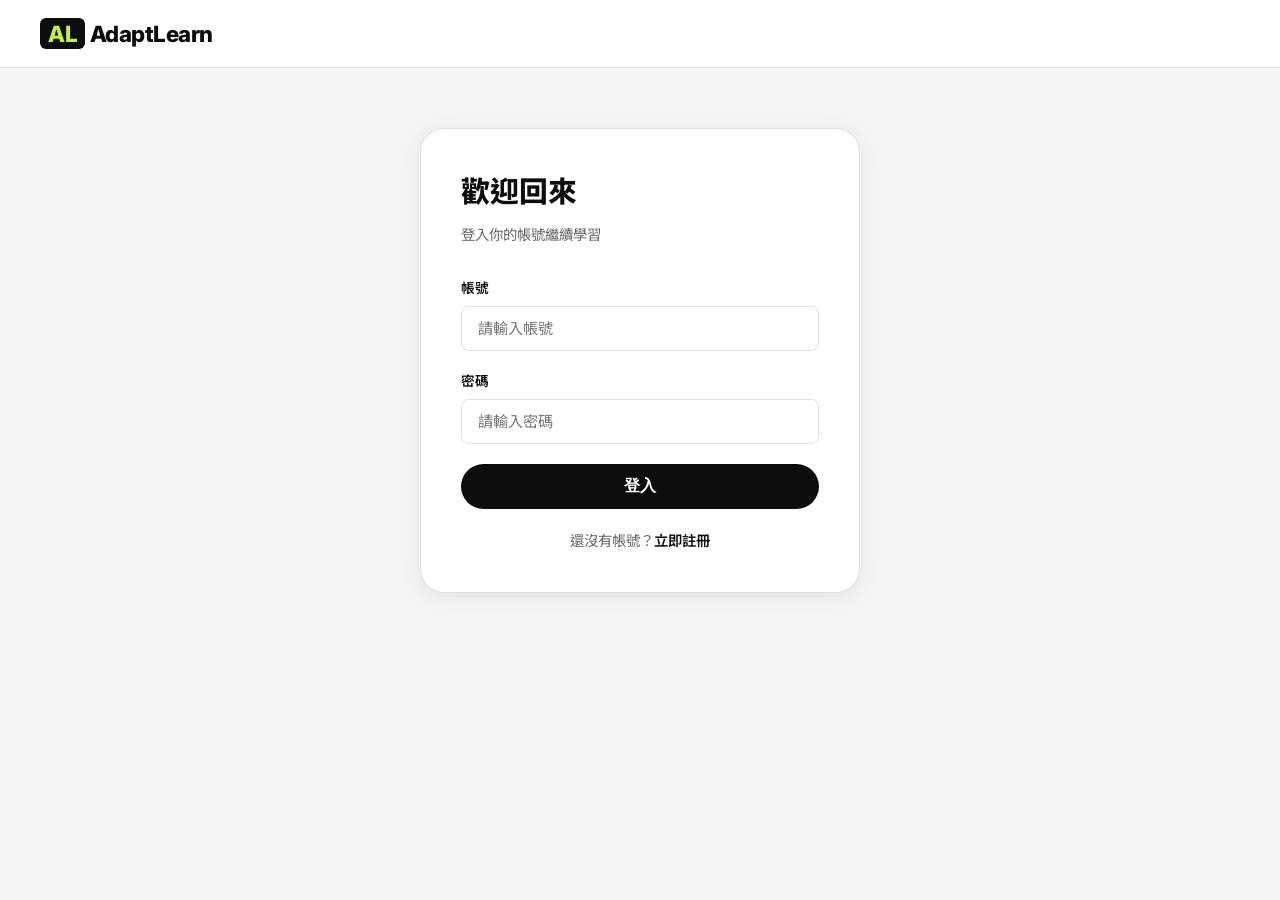
==== frontend/admin-dashboard.html @ 723b5eb2 "update" ====
<!DOCTYPE html>
<html lang="zh-Hant">
<head>
  <meta charset="UTF-8" />
  <meta name="viewport" content="width=device-width, initial-scale=1.0" />
  <meta http-equiv="Cache-Control" content="no-cache, no-store, must-revalidate" />
  <title>管理總覽 - AdaptLearn</title>
  <link href="https://fonts.googleapis.com/css2?family=Inter:wght@400;500;600;700;800;900&family=Noto+Sans+TC:wght@400;500;700;900&display=swap" rel="stylesheet" />
  <link rel="stylesheet" href="css/style.css" />
  <style>
    .admin-shell { min-height: calc(100vh - 68px); background: var(--color-gray); padding: 32px 40px; }
    .admin-wrap { max-width: 1280px; margin: 0 auto; }
    .admin-head { display: flex; align-items: flex-end; justify-content: space-between; gap: 20px; margin-bottom: 24px; }
    .admin-title { font-size: 1.8rem; font-weight: 900; margin-bottom: 4px; }
    .admin-subtitle { color: #666; font-size: 0.92rem; }
    .admin-tools { display: flex; gap: 10px; align-items: center; flex-wrap: wrap; }
    .admin-top-links { display: flex; gap: 24px; list-style: none; font-size: 0.92rem; font-weight: 700; }
    .admin-top-links a { padding: 6px 12px; border-radius: 999px; }
    .admin-top-links a.active { background: var(--color-black); color: var(--color-lime); }
    .admin-input, .admin-select {
      border: 1.5px solid var(--color-border); border-radius: var(--radius-sm);
      padding: 10px 12px; font-family: var(--font-main); font-size: 0.9rem; background: white;
    }
    .admin-input { min-width: 240px; }
    .admin-grid { display: grid; grid-template-columns: repeat(5, minmax(150px, 1fr)); gap: 14px; margin-bottom: 20px; }
    .admin-stat { background: white; border: 1px solid var(--color-border); border-radius: var(--radius-md); padding: 18px; }
    .admin-stat strong { display: block; font-size: 1.8rem; line-height: 1; font-weight: 900; margin-bottom: 8px; }
    .admin-stat span { color: #777; font-size: 0.82rem; font-weight: 700; }
    .admin-panel { background: white; border: 1px solid var(--color-border); border-radius: var(--radius-md); overflow: hidden; }
    .table-scroll { overflow-x: auto; }
    .admin-table { width: 100%; border-collapse: collapse; min-width: 980px; }
    .admin-table th {
      background: #101010; color: white; text-align: left; padding: 13px 14px;
      font-size: 0.78rem; letter-spacing: 0.02em; white-space: nowrap;
    }
    .admin-table td { padding: 14px; border-bottom: 1px solid var(--color-border); vertical-align: middle; font-size: 0.88rem; }
    .admin-table tr:last-child td { border-bottom: none; }
    .student-name { font-weight: 800; }
    .student-meta { color: #777; font-size: 0.78rem; margin-top: 2px; }
    .pill { display: inline-flex; align-items: center; border-radius: 999px; padding: 3px 9px; font-size: 0.74rem; font-weight: 800; }
    .pill.ok { background: #c6f6d5; color: #14532d; }
    .pill.idle { background: #eee; color: #555; }
    .pill.warn { background: #fff3bf; color: #7a5200; }
    .progress-track { height: 8px; background: #ececec; border-radius: 999px; overflow: hidden; min-width: 96px; }
    .progress-fill { height: 100%; background: var(--color-lime); border-radius: 999px; }
    .empty-state { padding: 40px; text-align: center; color: #777; }
    @media (max-width: 900px) {
      .admin-shell { padding: 24px 18px; }
      .admin-head { align-items: stretch; flex-direction: column; }
      .admin-grid { grid-template-columns: repeat(2, minmax(140px, 1fr)); }
      .admin-input { min-width: 100%; }
      .admin-top-links { display: none; }
    }
  </style>
</head>
<body>
  <nav class="navbar">
    <div class="navbar-logo"><a href="/"><span>AL</span> AdaptLearn</a></div>
    <ul class="admin-top-links">
      <li><a href="admin-dashboard.html" class="active">管理總覽</a></li>
      <li><a href="index.html">學習路徑</a></li>
    </ul>
    <div class="navbar-right" id="nav-right"></div>
  </nav>

  <main class="admin-shell">
    <div class="admin-wrap">
      <div class="admin-head">
        <div>
          <div class="admin-title">學生使用狀況</div>
          <div class="admin-subtitle">管理人員可快速查看學生進度、評量表現與最近活動。</div>
        </div>
        <div class="admin-tools">
          <input class="admin-input" id="search-input" type="search" placeholder="搜尋姓名、Email、學號" />
          <select class="admin-select" id="status-filter">
            <option value="all">全部學生</option>
            <option value="active">已有活動</option>
            <option value="idle">尚未開始</option>
            <option value="inactive">停用帳號</option>
          </select>
        </div>
      </div>

      <section class="admin-grid">
        <div class="admin-stat"><strong id="stat-students">-</strong><span>學生總數</span></div>
        <div class="admin-stat"><strong id="stat-active">-</strong><span>已有活動</span></div>
        <div class="admin-stat"><strong id="stat-attempts">-</strong><span>作答次數</span></div>
        <div class="admin-stat"><strong id="stat-score">-</strong><span>平均分數</span></div>
        <div class="admin-stat"><strong id="stat-units">-</strong><span>平均完成單元</span></div>
      </section>

      <section class="admin-panel">
        <div class="table-scroll">
          <table class="admin-table">
            <thead>
              <tr>
                <th>學生</th>
                <th>狀態</th>
                <th>完成單元</th>
                <th>平均分數</th>
                <th>通過率</th>
                <th>目前位置</th>
                <th>推薦數</th>
                <th>最近活動</th>
              </tr>
            </thead>
            <tbody id="students-body">
              <tr><td colspan="8" class="empty-state">載入中...</td></tr>
            </tbody>
          </table>
        </div>
      </section>
    </div>
  </main>

  <script src="js/api.js"></script>
  <script src="js/main.js"></script>
  <script>
    if (!localStorage.getItem('access_token')) window.location.href = 'login.html';

    let allStudents = [];

    function formatNumber(value, fallback = '-') {
      return value === null || value === undefined ? fallback : value;
    }

    function formatDate(value) {
      if (!value) return '尚未活動';
      return new Date(value).toLocaleString('zh-TW', {
        year: 'numeric',
        month: '2-digit',
        day: '2-digit',
        hour: '2-digit',
        minute: '2-digit',
      });
    }

    function levelLabel(level) {
      return level ? `Level ${level}` : '尚未開始';
    }

    function renderStats(overview) {
      document.getElementById('stat-students').textContent = overview.student_count;
      document.getElementById('stat-active').textContent = overview.active_students;
      document.getElementById('stat-attempts').textContent = overview.total_attempts;
      document.getElementById('stat-score').textContent = formatNumber(overview.avg_score);
      document.getElementById('stat-units').textContent = `${overview.avg_completed_units} / 8`;
    }

    function getFilteredStudents() {
      const q = document.getElementById('search-input').value.trim().toLowerCase();
      const status = document.getElementById('status-filter').value;
      return allStudents.filter(s => {
        const keywordMatch = !q || [s.username, s.email, s.student_id]
          .filter(Boolean)
          .some(v => String(v).toLowerCase().includes(q));
        const statusMatch =
          status === 'all' ||
          (status === 'active' && s.last_activity) ||
          (status === 'idle' && !s.last_activity) ||
          (status === 'inactive' && !s.is_active);
        return keywordMatch && statusMatch;
      });
    }

    function renderStudents() {
      const rows = getFilteredStudents();
      const body = document.getElementById('students-body');
      if (!rows.length) {
        body.innerHTML = '<tr><td colspan="8" class="empty-state">沒有符合條件的學生</td></tr>';
        return;
      }
      body.innerHTML = rows.map(s => {
        const unitPct = Math.round((s.completed_units / 8) * 100);
        const statusClass = !s.is_active ? 'warn' : s.last_activity ? 'ok' : 'idle';
        const statusText = !s.is_active ? '停用' : s.last_activity ? '已有活動' : '尚未開始';
        return `
          <tr>
            <td>
              <div class="student-name">${s.username}</div>
              <div class="student-meta">${s.email || '未填 Email'}${s.student_id ? ` · ${s.student_id}` : ''}</div>
            </td>
            <td><span class="pill ${statusClass}">${statusText}</span></td>
            <td>
              <div style="display:flex;align-items:center;gap:10px">
                <span style="font-weight:800">${s.completed_units} / 8</span>
                <div class="progress-track"><div class="progress-fill" style="width:${unitPct}%"></div></div>
              </div>
            </td>
            <td>${formatNumber(s.avg_score)}</td>
            <td>${s.pass_rate === null || s.pass_rate === undefined ? '-' : `${s.pass_rate}%`}</td>
            <td>Unit ${s.current_unit || '-'} · ${levelLabel(s.current_level)}</td>
            <td>${s.active_recommendations}</td>
            <td>${formatDate(s.last_activity)}</td>
          </tr>
        `;
      }).join('');
    }

    async function loadAdminDashboard() {
      const profile = await AuthAPI.getProfile();
      if (!profile || profile.role !== 'admin') {
        showToast('此頁面僅限管理員使用', 'error');
        setTimeout(() => window.location.href = '/', 800);
        return;
      }

      const res = await apiFetch('/auth/admin/student-usage/');
      if (!res || !res.ok) {
        showToast('無法載入學生使用狀況', 'error');
        return;
      }
      const data = await res.json();
      allStudents = data.students || [];
      renderStats(data.overview || {});
      renderStudents();
    }

    document.getElementById('search-input').addEventListener('input', renderStudents);
    document.getElementById('status-filter').addEventListener('change', renderStudents);
    loadAdminDashboard();
  </script>
</body>
</html>
---- frontend/css/style.css ----
/* ===== Design System (Professional Levi 風格) ===== */
:root {
  --color-black:   #0D0D0D;
  --color-white:   #FFFFFF;
  --color-lime:    #C5F135;
  --color-gray:    #F5F5F5;
  --color-gray-md: #AAAAAA;
  --color-border:  #E0E0E0;
  --font-main: 'Inter', 'Noto Sans TC', sans-serif;
  --radius-sm: 8px;
  --radius-md: 16px;
  --radius-lg: 24px;
  --shadow: 0 4px 24px rgba(0,0,0,0.08);
}

/* ===== Reset ===== */
*, *::before, *::after { box-sizing: border-box; margin: 0; padding: 0; }
html { scroll-behavior: smooth; }
body {
  font-family: var(--font-main);
  background: var(--color-white);
  color: var(--color-black);
  line-height: 1.6;
}
a { color: inherit; text-decoration: none; }
img { max-width: 100%; display: block; }

/* ===== Navbar ===== */
.navbar {
  position: sticky;
  top: 0;
  z-index: 100;
  background: var(--color-white);
  border-bottom: 1px solid var(--color-border);
  padding: 0 40px;
  height: 68px;
  display: flex;
  align-items: center;
  justify-content: space-between;
  gap: 24px;
}
.navbar-logo {
  font-size: 1.4rem;
  font-weight: 800;
  letter-spacing: -0.5px;
}
.navbar-logo span { color: var(--color-lime); background: var(--color-black); padding: 2px 8px; border-radius: 6px; }
.navbar-links {
  display: flex;
  gap: 32px;
  list-style: none;
}
.navbar-links a {
  font-size: 0.95rem;
  font-weight: 500;
  color: var(--color-black);
  transition: color 0.2s;
}
.navbar-links a:hover,
.navbar-links a.active { color: var(--color-lime); background: var(--color-black); padding: 4px 12px; border-radius: 20px; }
.navbar-right { display: flex; align-items: center; gap: 12px; }
.btn-nav {
  padding: 8px 20px;
  border-radius: 20px;
  font-size: 0.9rem;
  font-weight: 600;
  cursor: pointer;
  border: none;
  transition: all 0.2s;
}
.btn-nav.outline { border: 2px solid var(--color-black); background: transparent; }
.btn-nav.solid   { background: var(--color-black); color: var(--color-white); }
.btn-nav.solid:hover { background: var(--color-lime); color: var(--color-black); }
.btn-nav.outline:hover { background: var(--color-black); color: var(--color-white); }

/* ===== Buttons ===== */
.btn {
  display: inline-flex;
  align-items: center;
  gap: 8px;
  padding: 12px 28px;
  border-radius: 50px;
  font-size: 1rem;
  font-weight: 600;
  cursor: pointer;
  border: none;
  transition: all 0.2s;
  text-decoration: none;
}
.btn-primary { background: var(--color-black); color: var(--color-white); }
.btn-primary:hover { background: var(--color-lime); color: var(--color-black); }
.btn-lime    { background: var(--color-lime); color: var(--color-black); }
.btn-lime:hover { filter: brightness(0.9); }
.btn-outline { background: transparent; border: 2px solid var(--color-black); color: var(--color-black); }
.btn-outline:hover { background: var(--color-black); color: var(--color-white); }

/* ===== Hero ===== */
.hero {
  padding: 80px 40px 60px;
  max-width: 1200px;
  margin: 0 auto;
}
.hero-tag {
  display: inline-flex;
  align-items: center;
  gap: 8px;
  background: var(--color-gray);
  border-radius: 50px;
  padding: 6px 16px;
  font-size: 0.85rem;
  font-weight: 500;
  margin-bottom: 24px;
}
.hero-tag .dot { width: 8px; height: 8px; border-radius: 50%; background: var(--color-lime); }
.hero-title {
  font-size: clamp(2.5rem, 6vw, 5rem);
  font-weight: 900;
  line-height: 1.05;
  letter-spacing: -2px;
  margin-bottom: 24px;
}
.hero-title .highlight { background: var(--color-lime); padding: 0 8px; border-radius: 8px; }
.hero-subtitle { font-size: 1.1rem; color: #555; max-width: 520px; margin-bottom: 40px; }
.hero-actions { display: flex; gap: 16px; flex-wrap: wrap; margin-bottom: 60px; }
.hero-stats { display: flex; gap: 40px; flex-wrap: wrap; }
.stat-item { }
.stat-number { font-size: 2rem; font-weight: 800; }
.stat-label { font-size: 0.85rem; color: var(--color-gray-md); }

/* ===== Section ===== */
.section { padding: 60px 40px; max-width: 1200px; margin: 0 auto; }
.section-label {
  font-size: 0.8rem;
  font-weight: 700;
  letter-spacing: 2px;
  text-transform: uppercase;
  color: var(--color-gray-md);
  margin-bottom: 12px;
}
.section-title {
  font-size: clamp(1.8rem, 4vw, 3rem);
  font-weight: 800;
  letter-spacing: -1px;
  margin-bottom: 40px;
}

/* ===== Cards ===== */
.card-grid {
  display: grid;
  grid-template-columns: repeat(auto-fill, minmax(300px, 1fr));
  gap: 24px;
}
.card {
  background: var(--color-white);
  border: 1px solid var(--color-border);
  border-radius: var(--radius-md);
  overflow: hidden;
  transition: transform 0.2s, box-shadow 0.2s;
}
.card:hover { transform: translateY(-4px); box-shadow: var(--shadow); }
.card-img { width: 100%; height: 180px; object-fit: cover; background: var(--color-gray); }
.card-body { padding: 20px; }
.card-tag {
  display: inline-block;
  font-size: 0.75rem;
  font-weight: 600;
  padding: 3px 10px;
  border-radius: 20px;
  background: var(--color-lime);
  color: var(--color-black);
  margin-bottom: 10px;
}
.card-title { font-size: 1.05rem; font-weight: 700; margin-bottom: 8px; }
.card-desc { font-size: 0.9rem; color: #666; margin-bottom: 16px; }
.card-dark {
  background: var(--color-black);
  color: var(--color-white);
  border-color: var(--color-black);
}
.card-dark .card-tag { background: var(--color-lime); }
.card-dark .card-desc { color: #aaa; }

/* ===== Form ===== */
.form-card {
  max-width: 440px;
  margin: 60px auto;
  background: var(--color-white);
  border: 1px solid var(--color-border);
  border-radius: var(--radius-lg);
  padding: 40px;
  box-shadow: var(--shadow);
}
.form-title { font-size: 1.8rem; font-weight: 800; margin-bottom: 8px; }
.form-subtitle { font-size: 0.9rem; color: #666; margin-bottom: 32px; }
.form-group { margin-bottom: 20px; }
.form-label { display: block; font-size: 0.85rem; font-weight: 600; margin-bottom: 6px; }
.form-input {
  width: 100%;
  padding: 12px 16px;
  border: 1.5px solid var(--color-border);
  border-radius: var(--radius-sm);
  font-size: 0.95rem;
  font-family: var(--font-main);
  outline: none;
  transition: border-color 0.2s;
}
.form-input:focus { border-color: var(--color-black); }
.form-error { font-size: 0.8rem; color: #e53e3e; margin-top: 4px; display: none; }
.form-footer { text-align: center; margin-top: 20px; font-size: 0.9rem; color: #666; }
.form-footer a { font-weight: 600; color: var(--color-black); }

/* ===== Dashboard ===== */
.dashboard-layout {
  display: grid;
  grid-template-columns: 240px 1fr;
  min-height: calc(100vh - 68px);
}
.sidebar {
  background: var(--color-black);
  color: var(--color-white);
  padding: 32px 20px;
  display: flex;
  flex-direction: column;
  position: sticky;
  top: 68px;
  height: calc(100vh - 68px);
  overflow-y: auto;
}
.sidebar-nav { list-style: none; margin-top: 32px; }
.sidebar-nav li { margin-bottom: 4px; }
.sidebar-nav a {
  display: flex;
  align-items: center;
  gap: 10px;
  padding: 10px 14px;
  border-radius: var(--radius-sm);
  font-size: 0.9rem;
  font-weight: 500;
  color: #aaa;
  transition: all 0.2s;
}
.sidebar-nav a:hover,
.sidebar-nav a.active { background: rgba(197,241,53,0.12); color: var(--color-lime); }
.main-content { padding: 40px; background: var(--color-gray); }
.page-title { font-size: 1.8rem; font-weight: 800; margin-bottom: 8px; }
.page-subtitle { font-size: 0.9rem; color: #666; margin-bottom: 32px; }

/* ===== Stats Row ===== */
.stats-row {
  display: grid;
  grid-template-columns: repeat(auto-fill, minmax(180px, 1fr));
  gap: 16px;
  margin-bottom: 32px;
}
.stat-card {
  background: var(--color-white);
  border-radius: var(--radius-md);
  padding: 24px;
  border: 1px solid var(--color-border);
}
.stat-card .stat-number { font-size: 2.2rem; font-weight: 900; }
.stat-card .stat-label { font-size: 0.8rem; color: var(--color-gray-md); margin-top: 4px; }
.stat-card.lime { background: var(--color-lime); }

/* ===== Toast ===== */
.toast-container { position: fixed; bottom: 24px; right: 24px; z-index: 999; display: flex; flex-direction: column; gap: 8px; }
.toast {
  background: var(--color-black);
  color: var(--color-white);
  padding: 12px 20px;
  border-radius: var(--radius-sm);
  font-size: 0.9rem;
  animation: slideIn 0.3s ease;
}
.toast.success { border-left: 4px solid var(--color-lime); }
.toast.error   { border-left: 4px solid #e53e3e; }
@keyframes slideIn { from { transform: translateX(120%); opacity: 0; } to { transform: translateX(0); opacity: 1; } }

/* ===== Footer ===== */
.footer {
  background: var(--color-black);
  color: var(--color-white);
  padding: 40px;
  text-align: center;
  font-size: 0.85rem;
  color: #666;
}

/* ===== Responsive ===== */
@media (max-width: 768px) {
  .navbar { padding: 0 20px; }
  .navbar-links { display: none; }
  .hero { padding: 48px 20px 40px; }
  .section { padding: 40px 20px; }
  .dashboard-layout { grid-template-columns: 1fr; }
  .sidebar { display: none; }
  .main-content { padding: 24px; }
}
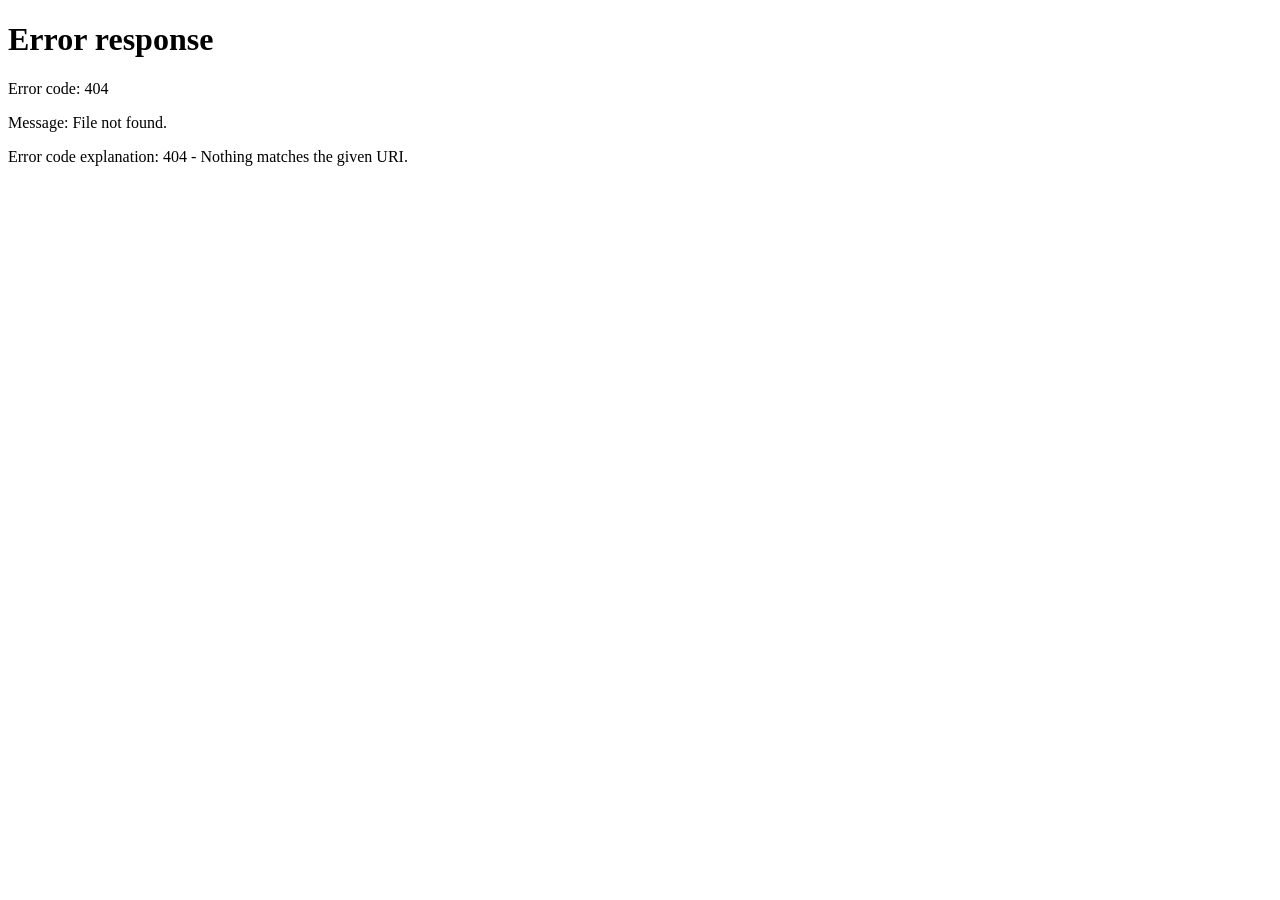
==== commit e6af5906: "update" ====
--- a/frontend/admin-dashboard.html
+++ b/frontend/admin-dashboard.html
@@ -1,224 +1,634 @@
-<!DOCTYPE html>
+<!doctype html>
 <html lang="zh-Hant">
 <head>
-  <meta charset="UTF-8" />
-  <meta name="viewport" content="width=device-width, initial-scale=1.0" />
-  <meta http-equiv="Cache-Control" content="no-cache, no-store, must-revalidate" />
-  <title>管理總覽 - AdaptLearn</title>
-  <link href="https://fonts.googleapis.com/css2?family=Inter:wght@400;500;600;700;800;900&family=Noto+Sans+TC:wght@400;500;700;900&display=swap" rel="stylesheet" />
-  <link rel="stylesheet" href="css/style.css" />
-  <style>
-    .admin-shell { min-height: calc(100vh - 68px); background: var(--color-gray); padding: 32px 40px; }
-    .admin-wrap { max-width: 1280px; margin: 0 auto; }
-    .admin-head { display: flex; align-items: flex-end; justify-content: space-between; gap: 20px; margin-bottom: 24px; }
-    .admin-title { font-size: 1.8rem; font-weight: 900; margin-bottom: 4px; }
-    .admin-subtitle { color: #666; font-size: 0.92rem; }
-    .admin-tools { display: flex; gap: 10px; align-items: center; flex-wrap: wrap; }
-    .admin-top-links { display: flex; gap: 24px; list-style: none; font-size: 0.92rem; font-weight: 700; }
-    .admin-top-links a { padding: 6px 12px; border-radius: 999px; }
-    .admin-top-links a.active { background: var(--color-black); color: var(--color-lime); }
-    .admin-input, .admin-select {
-      border: 1.5px solid var(--color-border); border-radius: var(--radius-sm);
-      padding: 10px 12px; font-family: var(--font-main); font-size: 0.9rem; background: white;
-    }
-    .admin-input { min-width: 240px; }
-    .admin-grid { display: grid; grid-template-columns: repeat(5, minmax(150px, 1fr)); gap: 14px; margin-bottom: 20px; }
-    .admin-stat { background: white; border: 1px solid var(--color-border); border-radius: var(--radius-md); padding: 18px; }
-    .admin-stat strong { display: block; font-size: 1.8rem; line-height: 1; font-weight: 900; margin-bottom: 8px; }
-    .admin-stat span { color: #777; font-size: 0.82rem; font-weight: 700; }
-    .admin-panel { background: white; border: 1px solid var(--color-border); border-radius: var(--radius-md); overflow: hidden; }
-    .table-scroll { overflow-x: auto; }
-    .admin-table { width: 100%; border-collapse: collapse; min-width: 980px; }
-    .admin-table th {
-      background: #101010; color: white; text-align: left; padding: 13px 14px;
-      font-size: 0.78rem; letter-spacing: 0.02em; white-space: nowrap;
-    }
-    .admin-table td { padding: 14px; border-bottom: 1px solid var(--color-border); vertical-align: middle; font-size: 0.88rem; }
-    .admin-table tr:last-child td { border-bottom: none; }
-    .student-name { font-weight: 800; }
-    .student-meta { color: #777; font-size: 0.78rem; margin-top: 2px; }
-    .pill { display: inline-flex; align-items: center; border-radius: 999px; padding: 3px 9px; font-size: 0.74rem; font-weight: 800; }
-    .pill.ok { background: #c6f6d5; color: #14532d; }
-    .pill.idle { background: #eee; color: #555; }
-    .pill.warn { background: #fff3bf; color: #7a5200; }
-    .progress-track { height: 8px; background: #ececec; border-radius: 999px; overflow: hidden; min-width: 96px; }
-    .progress-fill { height: 100%; background: var(--color-lime); border-radius: 999px; }
-    .empty-state { padding: 40px; text-align: center; color: #777; }
-    @media (max-width: 900px) {
-      .admin-shell { padding: 24px 18px; }
-      .admin-head { align-items: stretch; flex-direction: column; }
-      .admin-grid { grid-template-columns: repeat(2, minmax(140px, 1fr)); }
-      .admin-input { min-width: 100%; }
-      .admin-top-links { display: none; }
-    }
-  </style>
+<meta charset="utf-8" />
+<meta name="viewport" content="width=device-width, initial-scale=1.0" />
+<meta http-equiv="Cache-Control" content="no-cache, no-store, must-revalidate" />
+<title>研究分析儀表板 — AdaptLearn</title>
+<link rel="preconnect" href="https://fonts.googleapis.com">
+<link rel="preconnect" href="https://fonts.gstatic.com" crossorigin>
+<link href="https://fonts.googleapis.com/css2?family=Noto+Sans+TC:wght@300;400;500;700&family=Noto+Serif+TC:wght@500;700&family=Roboto+Mono:wght@400;500;700&display=swap" rel="stylesheet">
+<style>
+  :root {
+    --bg: #f7f3eb;
+    --panel: #fffdf8;
+    --panel-2: #fbf7ee;
+    --line: #e7dfcd;
+    --line-strong: #d6cbb1;
+    --ink: #1a1814;
+    --ink-2: #4a463e;
+    --muted: #8a8478;
+    --muted-2: #b5ad9b;
+    --blue: #2b5fa8;
+    --blue-soft: #e6edf7;
+    --red: #b6432e;
+    --red-soft: #f4e3dd;
+    --green: #4a7c54;
+    --green-soft: #e2ecd9;
+    --amber: #b07a16;
+    --amber-soft: #f4ead0;
+    --serif: "Noto Serif TC", "Songti TC", serif;
+    --sans: "Noto Sans TC", "PingFang TC", "Helvetica Neue", sans-serif;
+    --mono: "Roboto Mono", ui-monospace, Menlo, monospace;
+  }
+  * { box-sizing: border-box; }
+  html, body { margin: 0; padding: 0; background: var(--bg); color: var(--ink); font-family: var(--sans); -webkit-font-smoothing: antialiased; }
+
+  .wrap { max-width: 1440px; margin: 0 auto; padding: 30px 40px 80px; }
+
+  .page-head { display: flex; align-items: end; justify-content: space-between; margin-bottom: 26px; gap: 24px; flex-wrap: wrap; }
+  .page-head h1 { font-family: var(--serif); font-weight: 500; font-size: 30px; margin: 0 0 6px; letter-spacing: 0.5px; }
+  .page-head p { color: var(--muted); font-size: 13.5px; margin: 0; max-width: 660px; line-height: 1.7; }
+  .page-head .meta { text-align: right; color: var(--muted); font-size: 12px; line-height: 1.7; font-family: var(--mono); white-space: nowrap; }
+  .page-head .meta b { color: var(--ink); font-weight: 500; }
+
+  /* KPI strip */
+  .kpis { display: grid; grid-template-columns: repeat(6, 1fr); gap: 12px; margin-bottom: 32px; }
+  .kpi { background: var(--panel); border: 1px solid var(--line); border-radius: 10px; padding: 16px 18px; }
+  .kpi .label { font-size: 12px; color: var(--muted); letter-spacing: 0.5px; margin-bottom: 8px; }
+  .kpi .value { font-family: var(--mono); font-size: 26px; font-weight: 500; color: var(--ink); line-height: 1; }
+  .kpi .value small { font-size: 14px; color: var(--muted); }
+  .kpi .delta { font-family: var(--mono); font-size: 11px; margin-top: 6px; color: var(--muted); }
+  .kpi.aw .value { color: var(--muted-2); }
+  @media (max-width: 1100px) { .kpis { grid-template-columns: repeat(3, 1fr); } }
+
+  /* Grid */
+  .grid { display: grid; grid-template-columns: repeat(12, 1fr); gap: 18px; }
+  .card { background: var(--panel); border: 1px solid var(--line); border-radius: 12px; padding: 22px 24px 24px; min-width: 0; }
+  .card.wide-8 { grid-column: span 8; }
+  .card.wide-7 { grid-column: span 7; }
+  .card.wide-6 { grid-column: span 6; }
+  .card.wide-5 { grid-column: span 5; }
+  .card.wide-4 { grid-column: span 4; }
+  .card.wide-12 { grid-column: span 12; }
+  @media (max-width: 1080px) { .card[class*="wide-"] { grid-column: span 12; } }
+
+  .card-head { display: flex; align-items: baseline; justify-content: space-between; margin-bottom: 4px; gap: 10px; }
+  .card-tag { font-family: var(--mono); font-size: 11px; color: var(--muted); letter-spacing: 1px; }
+  .card-title { font-family: var(--serif); font-weight: 700; font-size: 19px; margin: 4px 0 2px; }
+  .card-sub { color: var(--muted); font-size: 13px; margin: 0 0 18px; line-height: 1.6; }
+  .card-foot { margin-top: 16px; padding-top: 14px; border-top: 1px dashed var(--line-strong); font-size: 12.5px; color: var(--ink-2); line-height: 1.7; }
+  .card-foot b { color: var(--ink); font-weight: 500; }
+  .card-foot .kw { font-family: var(--mono); color: var(--blue); }
+
+  .axis-label { fill: var(--muted); font-size: 11px; font-family: var(--mono); }
+  .grid-line { stroke: var(--line); stroke-width: 1; }
+
+  .legend { display: flex; flex-wrap: wrap; gap: 12px 20px; margin-top: 14px; }
+  .legend .item { display: flex; align-items: center; gap: 8px; font-size: 12.5px; color: var(--ink-2); }
+  .legend .sw { width: 16px; height: 4px; border-radius: 2px; }
+  .legend .pct { font-family: var(--mono); color: var(--muted); margin-left: 4px; font-size: 11.5px; }
+
+  .tag { display: inline-block; font-family: var(--mono); font-size: 10.5px; letter-spacing: 1px; padding: 3px 8px; border-radius: 3px; vertical-align: middle; }
+  .tag.todo { background: var(--amber-soft); color: var(--amber); }
+  .tag.done { background: var(--green-soft); color: var(--green); }
+  .tag.warn { background: var(--red-soft); color: var(--red); }
+  .tag.info { background: var(--blue-soft); color: var(--blue); }
+  .scope { display: inline-block; margin-left: 8px; font-family: var(--mono); font-size: 10px; padding: 2px 7px; border-radius: 3px; letter-spacing: 1px; vertical-align: 2px; }
+  .scope.cls { background: var(--blue-soft); color: var(--blue); }
+  .scope.ind { background: var(--green-soft); color: var(--green); }
+  .scope.both { background: var(--amber-soft); color: var(--amber); }
+
+  /* Unit difficulty bar list */
+  .ulist { display: flex; flex-direction: column; gap: 13px; margin-top: 4px; }
+  .ulist .row { display: grid; grid-template-columns: 96px 1fr 60px; gap: 14px; align-items: center; font-size: 13px; }
+  .ulist .row .u { font-family: var(--mono); color: var(--muted); font-size: 12px; white-space: nowrap; overflow: hidden; text-overflow: ellipsis; }
+  .ulist .row .bar { height: 18px; background: var(--panel-2); border-radius: 4px; overflow: hidden; }
+  .ulist .row .bar > div { height: 100%; background: var(--ink); border-radius: 4px; transition: width 0.4s; }
+  .ulist .row.alert .u { color: var(--red); }
+  .ulist .row.alert .bar > div { background: var(--red); }
+  .ulist .row .v { font-family: var(--mono); text-align: right; }
+  .ulist .row .v .pct { color: var(--muted); margin-left: 2px; }
+
+  /* Misconception table */
+  table.misc { width: 100%; border-collapse: collapse; font-size: 13px; }
+  table.misc th { text-align: left; font-weight: 500; color: var(--muted); font-size: 11px; letter-spacing: 1px; padding: 8px 10px; border-bottom: 1px solid var(--line); }
+  table.misc td { padding: 11px 10px; border-bottom: 1px solid var(--line); vertical-align: top; }
+  table.misc tr:last-child td { border-bottom: none; }
+  table.misc .unit { font-family: var(--mono); color: var(--muted); font-size: 12px; white-space: nowrap; }
+  table.misc .quote .wrong { color: var(--red); margin-right: 4px; }
+  table.misc .freq { font-family: var(--mono); font-size: 13px; text-align: right; white-space: nowrap; }
+  table.misc .bar > div { height: 6px; background: var(--red-soft); border-radius: 3px; overflow: hidden; min-width: 80px; }
+  table.misc .bar > div > div { height: 100%; background: var(--red); border-radius: 3px; }
+
+  /* Risk segmented bar */
+  .pm-bar { display: flex; height: 26px; border-radius: 4px; overflow: hidden; margin: 4px 0 8px; }
+  .pm-bar .seg { display: flex; align-items: center; justify-content: center; color: white; font-family: var(--mono); font-size: 12px; }
+  .pm-bar .h { background: var(--red); } .pm-bar .m { background: var(--amber); } .pm-bar .l { background: var(--green); }
+  .risk-list { display: flex; flex-direction: column; gap: 6px; margin-top: 12px; }
+  .risk-item { display: flex; justify-content: space-between; align-items: center; font-size: 13px; background: var(--red-soft); border-left: 3px solid var(--red); padding: 8px 12px; border-radius: 0 6px 6px 0; }
+  .risk-item .s { font-family: var(--mono); color: var(--red); }
+
+  /* Awaiting state */
+  .awaiting { display: flex; flex-direction: column; align-items: center; justify-content: center; text-align: center; padding: 30px 18px; min-height: 160px; border: 1px dashed var(--line-strong); border-radius: 10px; background: var(--panel-2); }
+  .awaiting .aw-icon { font-size: 26px; opacity: 0.5; margin-bottom: 10px; }
+  .awaiting .aw-title { font-weight: 700; color: var(--ink-2); font-size: 14px; margin-bottom: 6px; }
+  .awaiting .aw-note { font-size: 12.5px; color: var(--muted); max-width: 320px; line-height: 1.6; }
+  .awaiting .aw-rec { margin-top: 12px; font-family: var(--mono); font-size: 11px; color: var(--green); background: var(--green-soft); padding: 4px 10px; border-radius: 999px; }
+
+  /* Section header */
+  .sect-head { grid-column: span 12; display: flex; align-items: baseline; gap: 14px; margin: 22px 0 -4px; }
+  .sect-head .n { font-family: var(--mono); color: var(--muted); font-size: 12px; letter-spacing: 1px; }
+  .sect-head h2 { font-family: var(--serif); font-weight: 500; font-size: 17px; margin: 0; }
+  .sect-head .rule { flex: 1; height: 1px; background: var(--line); }
+
+  /* Student case */
+  .case-head { display: flex; align-items: center; gap: 16px; padding: 16px 22px; border-bottom: 1px solid var(--line); background: var(--panel-2); border-radius: 12px 12px 0 0; flex-wrap: wrap; }
+  .case-head .ava { width: 44px; height: 44px; border-radius: 50%; background: var(--ink); color: var(--panel); display: flex; align-items: center; justify-content: center; font-family: var(--serif); font-size: 17px; font-weight: 700; }
+  .case-head select { font-family: var(--sans); font-size: 14px; padding: 7px 10px; border: 1px solid var(--line-strong); border-radius: 6px; background: var(--panel); color: var(--ink); }
+  .case-grid { display: grid; grid-template-columns: 1fr 1.3fr 1.2fr; gap: 0; }
+  @media (max-width: 980px) { .case-grid { grid-template-columns: 1fr; } }
+  .case-col { padding: 20px 22px; border-right: 1px solid var(--line); }
+  .case-col:last-child { border-right: none; }
+  .col-label { font-size: 11px; color: var(--muted); letter-spacing: 1px; margin-bottom: 14px; }
+  .metric-grid { display: grid; grid-template-columns: 1fr 1fr; gap: 14px 18px; }
+  .metric .ml { font-size: 11px; color: var(--muted); margin-bottom: 3px; }
+  .metric .mv { font-family: var(--mono); font-size: 20px; }
+  .metric .mv small { font-size: 13px; color: var(--muted); }
+  .hit-row { display: flex; align-items: center; gap: 10px; font-size: 13px; margin-bottom: 9px; }
+  .hit-row .x { width: 18px; height: 18px; border-radius: 4px; background: var(--red); color: #fff; display: flex; align-items: center; justify-content: center; font-size: 11px; flex-shrink: 0; }
+  .hit-row .t { flex: 1; min-width: 0; }
+  .hit-row .st { font-family: var(--mono); font-size: 11px; }
+  .hit-row .st.done { color: var(--green); } .hit-row .st.todo { color: var(--amber); }
+
+  .foot { color: var(--muted); font-size: 12px; text-align: center; margin-top: 40px; font-family: var(--mono); letter-spacing: 0.5px; }
+  .loading { color: var(--muted); font-size: 13px; padding: 40px; text-align: center; }
+  .blocked { padding: 60px 40px; text-align: center; color: var(--ink-2); }
+  .blocked a { display: inline-block; margin-top: 16px; background: var(--ink); color: var(--panel); padding: 10px 22px; border-radius: 999px; text-decoration: none; font-weight: 700; font-size: 14px; }
+</style>
 </head>
 <body>
-  <nav class="navbar">
-    <div class="navbar-logo"><a href="/"><span>AL</span> AdaptLearn</a></div>
-    <ul class="admin-top-links">
-      <li><a href="admin-dashboard.html" class="active">管理總覽</a></li>
-      <li><a href="index.html">學習路徑</a></li>
-    </ul>
-    <div class="navbar-right" id="nav-right"></div>
-  </nav>
-
-  <main class="admin-shell">
-    <div class="admin-wrap">
-      <div class="admin-head">
-        <div>
-          <div class="admin-title">學生使用狀況</div>
-          <div class="admin-subtitle">管理人員可快速查看學生進度、評量表現與最近活動。</div>
+  <main class="wrap" id="root">
+    <div class="loading">載入研究分析資料中…</div>
+  </main>
+
+  <script src="js/api.js"></script>
+  <script>
+    const IS_EMBEDDED = new URLSearchParams(window.location.search).get('embedded') === '1';
+
+    // 直接以非 embedded、最上層開啟 → 導回管理外殼（保留左側導覽列）
+    if (!IS_EMBEDDED && window.self === window.top) {
+      window.location.replace('/admin-shell.html#analytics');
+    }
+
+    const root = document.getElementById('root');
+    const esc = s => String(s ?? '').replace(/[&<>"]/g, c => ({ '&':'&amp;','<':'&lt;','>':'&gt;','"':'&quot;' }[c]));
+    const num = (v, d='—') => (v === null || v === undefined) ? d : v;
+    function fmtDate(v) { return v ? new Date(v).toLocaleDateString('zh-TW', { year:'numeric', month:'2-digit', day:'2-digit' }) : '—'; }
+
+    function awaiting(note, recording) {
+      return `<div class="awaiting">
+        <div class="aw-icon">📊</div>
+        <div class="aw-title">資料累積中</div>
+        <div class="aw-note">${esc(note)}</div>
+        ${recording ? `<div class="aw-rec">✓ 正在記錄：${esc(recording)}</div>` : ''}
+      </div>`;
+    }
+
+    // ── KPI strip ──────────────────────────────────────────────
+    function renderKpis(kpis) {
+      return `<div class="kpis">${kpis.map(k => `
+        <div class="kpi ${k.status === 'awaiting' ? 'aw' : ''}">
+          <div class="label">${esc(k.label)}</div>
+          <div class="value">${num(k.value)}<small>${esc(k.unit || '')}</small></div>
+          <div class="delta">${k.status === 'awaiting' ? (k.note || '等待累積') : '真實資料'}</div>
+        </div>`).join('')}</div>`;
+    }
+
+    // ── A. 單元難度 ────────────────────────────────────────────
+    function renderUnitDifficulty(d) {
+      const body = d.status !== 'ready'
+        ? awaiting('尚無作答資料，學生開始作答後即顯示各單元答對率。', '答對率（Answer.is_correct）')
+        : `<div class="ulist">${d.rows.map(r => `
+            <div class="row ${r.alert ? 'alert' : ''}">
+              <span class="u" title="${esc(r.title)}">U${r.unit} ${esc(r.title)}</span>
+              <div class="bar"><div style="width:${r.rate ?? 0}%"></div></div>
+              <span class="v">${r.rate === null ? '—' : r.rate}<span class="pct">%</span></span>
+            </div>`).join('')}</div>`;
+      const alerts = (d.rows || []).filter(r => r.alert);
+      return card('wide-4', 'RQ-03 · UNIT DIFFICULTY', 'cls', '班級',
+        '單元難度與瓶頸', '逐單元平均答對率，低於 60% 視為概念斷層。', body,
+        alerts.length ? `<b>瓶頸單元：</b>${alerts.map(a => `U${a.unit}`).join('、')}，建議補強鷹架與試題分析。` : '目前無低於 60% 的瓶頸單元。');
+    }
+
+    // ── A. 軌跡分群（awaiting）─────────────────────────────────
+    function renderClustering(d) {
+      return card('wide-8', 'RQ-01 · TRAJECTORY CLUSTERING', 'both', '班級 → 個人',
+        '學習軌跡分群', '將各生八單元精熟度疊加後做 k-means 分群，識別成長型／困難型／不穩定型。',
+        awaiting(d.note, '每生各單元 level（AdaptiveLearningPath）'),
+        '需 <span class="kw">scikit-learn</span> 分群與足夠樣本數；原料已在累積，待 N 足夠即可離線跑分群。');
+    }
+
+    // ── B. 迷思概念 ────────────────────────────────────────────
+    function renderMisconceptions(d) {
+      const max = Math.max(1, ...(d.rows || []).map(r => r.count));
+      const body = d.status !== 'ready'
+        ? awaiting('尚無簡答題錯誤資料；中級簡答題作答後自動萃取常見錯誤敘述。', '簡答錯誤原文（Answer.student_answer）')
+        : `<table class="misc"><thead><tr><th>單元</th><th>學生常見錯誤敘述</th><th class="bar">出現率</th><th class="freq">n</th></tr></thead>
+           <tbody>${d.rows.map(r => `<tr>
+             <td class="unit">U${r.unit} ${esc(r.title)}</td>
+             <td class="quote"><span class="wrong">✗</span>「${esc(r.text)}」</td>
+             <td class="bar"><div><div style="width:${Math.round(r.count / max * 100)}%"></div></div></td>
+             <td class="freq">${r.count} / ${r.total}</td></tr>`).join('')}</tbody></table>`;
+      return card('wide-7', 'RQ-02 · MISCONCEPTION MINING', 'cls', '班級',
+        '常見迷思概念', '從簡答題錯誤答案萃取共同錯誤書寫，依出現次數排序。', body,
+        '此為真實作答資料，可直接用於論文「常見迷思」章節與教材補強建議。');
+    }
+
+    // ── B. 重測效果 ────────────────────────────────────────────
+    function renderRetake(d) {
+      let body;
+      if (d.status !== 'ready') {
+        body = awaiting('尚無重做紀錄；學生對同一份評量作答第二次後即可比較進步幅度。', '多次作答（QuizAttempt）');
+      } else {
+        const units = d.units || [];
+        const W = 460, H = 200, base = 180, scale = 1.3;
+        const groupW = units.length ? Math.min(100, (W - 60) / units.length) : 0;
+        let bars = '';
+        units.forEach((u, i) => {
+          const x = 50 + i * groupW;
+          const h1 = u.first * scale, h2 = u.second * scale;
+          bars += `<rect x="${x}" y="${base - h1}" width="18" height="${h1}" fill="var(--muted-2)" rx="2"/>
+                   <rect x="${x + 22}" y="${base - h2}" width="18" height="${h2}" fill="var(--green)" rx="2"/>
+                   <text x="${x + 20}" y="${base + 15}" text-anchor="middle" class="axis-label">U${u.unit}</text>
+                   <text x="${x + 9}" y="${base - h1 - 4}" text-anchor="middle" font-family="var(--mono)" font-size="9" fill="var(--ink)">${u.first}</text>
+                   <text x="${x + 31}" y="${base - h2 - 4}" text-anchor="middle" font-family="var(--mono)" font-size="9" fill="var(--green)">${u.second}</text>`;
+        });
+        body = `<svg viewBox="0 0 ${W} ${H}" width="100%" height="200">
+            <line class="grid-line" x1="40" y1="50" x2="${W}" y2="50"/>
+            <line class="grid-line" x1="40" y1="115" x2="${W}" y2="115"/>
+            <line class="grid-line" x1="40" y1="180" x2="${W}" y2="180"/>
+            <text x="34" y="54" text-anchor="end" class="axis-label">100</text>
+            <text x="34" y="119" text-anchor="end" class="axis-label">50</text>
+            ${bars}
+          </svg>
+          <div class="legend">
+            <div class="item"><span class="sw" style="background:var(--muted-2)"></span>第 1 次作答（avg ${d.avg_first}）</div>
+            <div class="item"><span class="sw" style="background:var(--green)"></span>第 2 次作答（avg ${d.avg_second}）</div>
+          </div>`;
+      }
+      const foot = d.status === 'ready'
+        ? `共 <b>${d.n_pairs}</b> 組重測；第二次平均 ${d.avg_second} 分，較第一次 <b>${(d.avg_second - d.avg_first).toFixed(1)}</b> 分。`
+        : '形成性評量已允許多次提交，重做後第 1／2 次分數會自動在此比較。';
+      return card('wide-5', 'RQ-07 · FORMATIVE RETAKE', 'both', '班級 + 個人',
+        '形成性評量重測效果', '比較同一評量第 1 次與第 2 次作答的平均分數。', body, foot);
+    }
+
+    // ── C. 推薦接受度 ──────────────────────────────────────────
+    function renderRecUptake(d) {
+      const body = d.status !== 'ready'
+        ? awaiting('尚無推薦點擊紀錄；學生點擊推薦卡後即開始累積接受度資料。', '推薦點擊（is_clicked / clicked_at）')
+        : `<div style="font-family:var(--mono);font-size:34px;margin:6px 0 4px">${d.click_rate}<small style="font-size:16px;color:var(--muted)">%</small></div>
+           <div style="font-size:13px;color:var(--muted)">${d.clicked} / ${d.total} 張推薦卡被點擊 · 忽略 ${d.ignored}</div>`;
+      return card('wide-6', 'RQ-04 · RECOMMENDATION UPTAKE', 'cls', '班級',
+        '推薦接受度', '比較有點擊推薦卡與忽略的學生後續表現差異。', body,
+        '本次已新增 <span class="kw">is_clicked</span>／<span class="kw">clicked_at</span> 欄位，點擊資料從現在開始記錄。');
+    }
+
+    // ── C. 投入度（awaiting）───────────────────────────────────
+    function renderEngagement(d) {
+      let body;
+      if (d.status !== 'ready') {
+        body = awaiting('尚無線上時數資料；學生瀏覽教材後開始累積投入度。', '線上時數 / 教材瀏覽次數 / 登入次數');
+      } else {
+        const pts = d.points;
+        const maxH = Math.max(10, ...pts.map(p => p.hours));
+        body = `<svg viewBox="0 0 460 200" width="100%" height="200">
+          <line class="grid-line" x1="40" y1="50" x2="450" y2="50"/>
+          <line class="grid-line" x1="40" y1="125" x2="450" y2="125"/>
+          ${pts.map(p => `<circle cx="${40 + p.hours / maxH * 400}" cy="${180 - p.score * 1.3}" r="4" fill="var(--ink)" opacity="0.7"/>`).join('')}
+          <text x="245" y="198" text-anchor="middle" class="axis-label">線上總時數 (h)</text>
+        </svg>`;
+      }
+      return card('wide-6', 'RQ-05 · ENGAGEMENT × PERFORMANCE', 'cls', '班級',
+        '學習時間與分數關係', '投入時間過少或過多（仍掙扎）皆可能低分，呈現 U 型。', body,
+        '本次已埋點 <span class="kw">time_spent</span>／<span class="kw">visit_count</span>／<span class="kw">login_count</span> 作為投入度代理變數。');
+    }
+
+    // ── C. 早期預警（規則式）──────────────────────────────────
+    function renderRisk(d) {
+      let body;
+      if (d.status !== 'ready') {
+        body = awaiting('尚無前三單元作答資料；累積後以規則式標記高風險學生。', '前 3 單元平均分');
+      } else {
+        const total = Math.max(1, d.high + d.mid + d.low);
+        body = `<div class="pm-bar">
+            ${d.high ? `<div class="seg h" style="width:${d.high / total * 100}%">${d.high}</div>` : ''}
+            ${d.mid ? `<div class="seg m" style="width:${d.mid / total * 100}%">${d.mid}</div>` : ''}
+            ${d.low ? `<div class="seg l" style="width:${d.low / total * 100}%">${d.low}</div>` : ''}
+          </div>
+          <div style="display:flex;justify-content:space-between;font-size:11px;color:var(--muted);font-family:var(--mono)">
+            <span>高風險 ${d.high}</span><span>中風險 ${d.mid}</span><span>低風險 ${d.low}</span>
+          </div>
+          ${d.high_list && d.high_list.length ? `<div class="risk-list">${d.high_list.map(s => `
+            <div class="risk-item"><span>${esc(s.username)}</span><span class="s">前三單元 ${s.score} 分</span></div>`).join('')}</div>` : ''}`;
+      }
+      return card('wide-7', 'RQ-06 · EARLY WARNING', 'both', '班級 → 個人',
+        '早期預警（規則式初版）', '以前三單元平均分標記風險：<60 高、60–75 中、>75 低。', body,
+        '此為規則式初版；累積足夠樣本後可升級為 <span class="kw">邏輯斯迴歸</span> 模型（特徵重要性、ACC/AUC）。');
+    }
+
+    // ── D. 性別差異（awaiting）─────────────────────────────────
+    function renderGender(d) {
+      const body = d.status !== 'ready'
+        ? awaiting(`尚有 ${d.missing} 位學生未填性別；註冊頁已加入性別欄位。`, 'User.gender')
+        : `<div class="ulist">${d.rows.map(r => `
+            <div class="row"><span class="u">${esc(r.label)}（n=${r.n}）</span>
+            <div class="bar"><div style="width:${r.avg ?? 0}%;background:var(--blue)"></div></div>
+            <span class="v">${num(r.avg)}<span class="pct">分</span></span></div>`).join('')}
+            ${d.missing ? `<div style="font-size:11.5px;color:var(--muted);margin-top:4px">尚有 ${d.missing} 位未填性別</div>` : ''}</div>`;
+      return card('wide-5', 'RQ-08 · SUBGROUP ANALYSIS', 'cls', '班級',
+        '性別差異', '資訊教育研究經典子題；本次已於註冊頁新增性別欄位。', body,
+        '本次已新增 <span class="kw">User.gender</span>，新註冊學生會自動帶入，既有帳號可於資料管理補填。');
+    }
+
+    // ── D. 前後測問卷（六大構念）──────────────────────────────
+    function deltaBadge(s) {
+      if (s.delta === null || s.delta === undefined) {
+        return s.post_only ? '<span style="color:var(--muted)">僅後測</span>' : '<span style="color:var(--muted)">—</span>';
+      }
+      const up = s.delta > 0;
+      const cls = s.improved ? 'var(--green)' : (s.improved === false ? '#c0392b' : 'var(--muted)');
+      const txt = s.improved ? '變好' : (s.improved === false ? '退步' : '持平');
+      return `<span style="color:${cls};font-family:var(--mono);font-weight:700">${up ? '▲' : (s.delta < 0 ? '▼' : '◆')} ${s.delta > 0 ? '+' : ''}${s.delta}</span> <span style="color:${cls};font-size:11px">${txt}</span>`;
+    }
+    function ppBar(v, s) {
+      const span = (s.score_max - s.score_min) || 1;
+      return v === null || v === undefined ? 0 : Math.max(0, Math.min(100, (v - s.score_min) / span * 100));
+    }
+    function renderQuestionnaire(d) {
+      const body = d.status !== 'ready'
+        ? awaiting(d.note || '尚未登錄問卷成績。', '問卷成績（SurveyScore，前/後測）')
+        : `<table class="misc"><thead><tr><th>構念</th><th>前測</th><th>後測</th><th class="bar">前→後</th><th>變化</th></tr></thead>
+           <tbody>${d.scales.map(s => `<tr>
+             <td class="unit">${esc(s.group ? s.group + '·' : '')}${esc(s.name)}${s.higher_is_better ? '' : ' <span style="color:var(--muted);font-size:10px">↓佳</span>'}</td>
+             <td style="font-family:var(--mono)">${num(s.pre)}</td>
+             <td style="font-family:var(--mono)">${num(s.post)}</td>
+             <td class="bar"><div style="position:relative;height:12px">
+               <div style="position:absolute;top:1px;height:4px;width:${ppBar(s.pre, s)}%;background:var(--muted-2);border-radius:2px"></div>
+               <div style="position:absolute;top:7px;height:4px;width:${ppBar(s.post, s)}%;background:var(--green);border-radius:2px"></div>
+             </div></td>
+             <td>${deltaBadge(s)}</td></tr>`).join('')}</tbody></table>
+           <div class="legend"><div class="item"><span class="sw" style="background:var(--muted-2)"></span>前測</div><div class="item"><span class="sw" style="background:var(--green)"></span>後測</div></div>`;
+      return card('wide-7', 'RQ-09 · PRE/POST QUESTIONNAIRE', 'cls', '班級',
+        '六大構念 · 前後測變化', '動機／焦慮／自我學習傾向／批判思考傾向／解決問題傾向／系統可行性，配對前後測。', body,
+        d.status === 'ready'
+          ? '焦慮、無動機為「分數越低越好」，已自動依方向判定變好／退步；可於外部統計工具做配對樣本 t 檢定。'
+          : '請於左側「問卷成績」分頁登錄前後測分數，或用 CSV 匯入後此處自動呈現。');
+    }
+
+    // ── C. 使用時間 / 次數（RQ-05）─────────────────────────────
+    function renderUsage(d) {
+      let body;
+      if (d.status !== 'ready') {
+        body = awaiting(d.note || '尚無使用時段資料。', '使用時段（StudySession 心跳）');
+      } else {
+        const wk = d.weekly || [];
+        const maxMin = Math.max(1, ...wk.map(w => w.minutes));
+        const maxSes = Math.max(1, ...wk.map(w => w.sessions));
+        const bw = wk.length ? Math.min(70, 420 / wk.length) : 0;
+        let bars = '';
+        wk.forEach((w, i) => {
+          const x = 46 + i * bw;
+          const h = w.minutes / maxMin * 120;
+          bars += `<rect x="${x}" y="${160 - h}" width="${Math.max(8, bw - 14)}" height="${h}" fill="var(--ink)" opacity="0.78" rx="2"/>
+                   <text x="${x + (bw - 14) / 2}" y="${172}" text-anchor="middle" class="axis-label" font-size="8">${esc(w.week.slice(5))}</text>
+                   <text x="${x + (bw - 14) / 2}" y="${156 - h}" text-anchor="middle" font-family="var(--mono)" font-size="8" fill="var(--ink)">${w.minutes}</text>`;
+        });
+        body = `<div class="metric-grid" style="margin-bottom:14px">
+            <div class="metric"><div class="ml">每次使用長度</div><div class="mv">${num(d.avg_session_minutes)}<small> 分</small></div></div>
+            <div class="metric"><div class="ml">每週使用次數</div><div class="mv">${num(d.avg_sessions_per_active_week)}<small> 次</small></div></div>
+            <div class="metric"><div class="ml">每週使用時長</div><div class="mv">${num(d.avg_minutes_per_active_week)}<small> 分</small></div></div>
+            <div class="metric"><div class="ml">累計時段</div><div class="mv">${d.sessions_total}<small> 段</small></div></div>
+          </div>
+          <svg viewBox="0 0 470 180" width="100%" height="170">
+            <line class="grid-line" x1="40" y1="40" x2="465" y2="40"/>
+            <line class="grid-line" x1="40" y1="100" x2="465" y2="100"/>
+            <line class="grid-line" x1="40" y1="160" x2="465" y2="160"/>
+            ${bars}
+            <text x="245" y="${179}" text-anchor="middle" class="axis-label">每週使用時長（分鐘）</text>
+          </svg>`;
+      }
+      return card('wide-6', 'RQ-05 · USAGE TIME', 'both', '班級 + 個人',
+        '使用時間與次數', '每週使用次數／時長、每次平均使用長度（以 30 分鐘間隔切分時段）。', body,
+        '心跳每 2 分鐘記錄一次，距上次活動超過 30 分鐘視為新的一段使用。');
+    }
+
+    // ── B. 解題能力（建構型題目）──────────────────────────────
+    function renderProblemSolving(d) {
+      let body;
+      if (d.status !== 'ready') {
+        body = awaiting(d.note || '尚無建構型題目作答資料。', '簡答／程式題作答（Answer）');
+      } else {
+        const units = d.by_unit || [];
+        body = `<div style="display:flex;gap:18px;align-items:baseline;margin-bottom:10px">
+            <div><div style="font-family:var(--mono);font-size:32px">${num(d.short_answer_accuracy)}<small style="font-size:15px;color:var(--muted)">%</small></div>
+            <div style="font-size:12px;color:var(--muted)">簡答題答對率（n=${d.short_answer_n}）</div></div>
+            <div style="margin-left:auto;text-align:right"><div style="font-family:var(--mono);font-size:20px">${d.coding_submissions}</div>
+            <div style="font-size:11.5px;color:var(--muted)">程式題提交數</div></div>
+          </div>
+          ${units.length ? `<div class="ulist">${units.map(u => `
+            <div class="row"><span class="u">U${u.unit} ${esc(u.title)}</span>
+            <div class="bar"><div style="width:${u.rate ?? 0}%;background:var(--blue)"></div></div>
+            <span class="v">${num(u.rate)}<span class="pct">%</span></span></div>`).join('')}</div>` : ''}`;
+      }
+      return card('wide-5', 'RQ · PROBLEM SOLVING', 'both', '班級 + 個人',
+        '解決問題能力', '以建構型題目（簡答＋程式）作答表現衡量。', body,
+        '簡答題為自動比對答對率；程式題提交即計，教師另行複閱品質。');
+    }
+
+    // ── 學生個案用的小區塊 ─────────────────────────────────────
+    function qMini(q) {
+      if (!q || q.status !== 'ready') return awaiting((q && q.note) || '尚未登錄此學生問卷成績。', null);
+      return `<table class="misc" style="font-size:11.5px"><tbody>${q.scales.map(s => `<tr>
+        <td class="unit" style="padding:5px 6px">${esc(s.group ? s.group + '·' : '')}${esc(s.name)}</td>
+        <td style="font-family:var(--mono);padding:5px 6px">${num(s.pre)} → ${num(s.post)}</td>
+        <td style="padding:5px 6px">${deltaBadge(s)}</td></tr>`).join('')}</tbody></table>`;
+    }
+    function usageMini(u) {
+      if (!u || u.status !== 'ready') return awaiting((u && u.note) || '尚無使用時段資料。', null);
+      return `<div class="metric-grid">
+        <div class="metric"><div class="ml">每次使用</div><div class="mv">${num(u.avg_session_minutes)}<small> 分</small></div></div>
+        <div class="metric"><div class="ml">每週次數</div><div class="mv">${num(u.avg_sessions_per_active_week)}<small> 次</small></div></div>
+        <div class="metric"><div class="ml">每週時長</div><div class="mv">${num(u.avg_minutes_per_active_week)}<small> 分</small></div></div>
+        <div class="metric"><div class="ml">累計時段</div><div class="mv">${u.sessions_total}<small> 段</small></div></div>
+      </div>`;
+    }
+    function psMini(p) {
+      if (!p || p.status !== 'ready') return awaiting((p && p.note) || '尚無建構型題目作答。', null);
+      return `<div style="font-family:var(--mono);font-size:24px">${num(p.short_answer_accuracy)}<small style="font-size:13px;color:var(--muted)">%</small></div>
+        <div style="font-size:11.5px;color:var(--muted)">簡答答對率（n=${p.short_answer_n}）· 班均 ${num(p.class_short_answer_accuracy)}%</div>
+        <div style="font-size:11.5px;color:var(--muted);margin-top:4px">程式題提交 ${p.coding_submissions} 次</div>`;
+    }
+
+    // ── E. 學生個案 ────────────────────────────────────────────
+    let studentList = [];
+    function renderStudentCase(initialId) {
+      return `<section class="card wide-12" style="padding:0">
+        <div class="case-head">
+          <div class="ava" id="case-ava">—</div>
+          <div>
+            <div style="font-family:var(--serif);font-size:17px;font-weight:700" id="case-name">選擇學生</div>
+            <div style="font-size:12.5px;color:var(--muted)" id="case-sub">同一筆資料切換到單一學生視角</div>
+          </div>
+          <div style="margin-left:auto">
+            <select id="case-select">
+              <option value="">— 選擇學生 —</option>
+              ${studentList.map(s => `<option value="${s.id}" ${s.id === initialId ? 'selected' : ''}>${esc(s.username)}</option>`).join('')}
+            </select>
+          </div>
         </div>
-        <div class="admin-tools">
-          <input class="admin-input" id="search-input" type="search" placeholder="搜尋姓名、Email、學號" />
-          <select class="admin-select" id="status-filter">
-            <option value="all">全部學生</option>
-            <option value="active">已有活動</option>
-            <option value="idle">尚未開始</option>
-            <option value="inactive">停用帳號</option>
-          </select>
+        <div id="case-body"><div class="loading">請從右上選擇一位學生</div></div>
+        <div class="card-foot" style="padding:0 24px 22px;border-top:none">
+          <b>同一筆資料 · 兩個視角：</b>班級層級為研究貢獻（難度、迷思、預警）；個人層級是老師日常的<span class="kw">學生介入畫面</span>，直接消費上面的班級分析結果。
         </div>
-      </div>
-
-      <section class="admin-grid">
-        <div class="admin-stat"><strong id="stat-students">-</strong><span>學生總數</span></div>
-        <div class="admin-stat"><strong id="stat-active">-</strong><span>已有活動</span></div>
-        <div class="admin-stat"><strong id="stat-attempts">-</strong><span>作答次數</span></div>
-        <div class="admin-stat"><strong id="stat-score">-</strong><span>平均分數</span></div>
-        <div class="admin-stat"><strong id="stat-units">-</strong><span>平均完成單元</span></div>
-      </section>
-
-      <section class="admin-panel">
-        <div class="table-scroll">
-          <table class="admin-table">
-            <thead>
-              <tr>
-                <th>學生</th>
-                <th>狀態</th>
-                <th>完成單元</th>
-                <th>平均分數</th>
-                <th>通過率</th>
-                <th>目前位置</th>
-                <th>推薦數</th>
-                <th>最近活動</th>
-              </tr>
-            </thead>
-            <tbody id="students-body">
-              <tr><td colspan="8" class="empty-state">載入中...</td></tr>
-            </tbody>
-          </table>
+      </section>`;
+    }
+
+    async function loadStudentCase(id) {
+      const body = document.getElementById('case-body');
+      if (!id) { body.innerHTML = '<div class="loading">請從右上選擇一位學生</div>'; return; }
+      body.innerHTML = '<div class="loading">載入中…</div>';
+      const res = await apiFetch(`/auth/admin/research-analytics/student/${id}/`);
+      if (!res || !res.ok) { body.innerHTML = '<div class="loading">載入失敗</div>'; return; }
+      const d = await res.json();
+      document.getElementById('case-ava').textContent = (d.student.username || '?').charAt(0).toUpperCase();
+      document.getElementById('case-name').textContent = d.student.username;
+      document.getElementById('case-sub').textContent =
+        `${d.student.gender || '未填性別'} · ${d.student.student_id || '無學號'} · 註冊於 ${fmtDate(d.student.date_joined)}`;
+      const m = d.metrics;
+      const traj = d.trajectory.map(t => `U${t.unit}:${t.level ? 'Lv' + t.level : '—'}`).join('  ');
+      const hits = d.misconception_hits.length
+        ? d.misconception_hits.map(h => `<div class="hit-row"><span class="x">✗</span>
+            <span class="t">U${h.unit}「${esc(h.text)}」</span>
+            <span class="st ${h.redone ? 'done' : 'todo'}">${h.redone ? '已修正 ✓' : '未重做'}</span></div>`).join('')
+        : '<div style="font-size:12.5px;color:var(--muted)">尚無簡答錯誤紀錄</div>';
+      const cmp = d.compare;
+      body.innerHTML = `<div class="case-grid">
+        <div class="case-col">
+          <div class="col-label">關鍵指標</div>
+          <div class="metric-grid">
+            <div class="metric"><div class="ml">完成單元</div><div class="mv">${m.completed_units}<small> / 8</small></div></div>
+            <div class="metric"><div class="ml">平均精熟度</div><div class="mv">${num(m.mastery)}<small> /3</small></div></div>
+            <div class="metric"><div class="ml">線上時數</div><div class="mv">${m.hours}<small> h</small></div></div>
+            <div class="metric"><div class="ml">重做次數</div><div class="mv">${m.retake_count}<small> 次</small></div></div>
+          </div>
+          <div class="col-label" style="margin-top:22px">與班級對照</div>
+          <div style="display:grid;grid-template-columns:60px 1fr 70px;gap:10px;align-items:center;font-size:12px">
+            <span style="color:var(--ink-2)">平均分</span>
+            <div style="height:6px;background:var(--panel-2);border-radius:3px;position:relative">
+              <div style="position:absolute;left:0;top:0;width:${cmp.score ?? 0}%;height:100%;background:var(--blue);border-radius:3px"></div>
+              <div style="position:absolute;left:${cmp.class_score ?? 0}%;top:-3px;width:1.5px;height:12px;background:var(--ink)"></div>
+            </div>
+            <span style="font-family:var(--mono);font-size:11px;text-align:right">${num(cmp.score)} · <span style="color:var(--muted)">班均 ${num(cmp.class_score)}</span></span>
+          </div>
         </div>
-      </section>
-    </div>
-  </main>
-
-  <script src="js/api.js"></script>
-  <script src="js/main.js"></script>
-  <script>
-    if (!localStorage.getItem('access_token')) window.location.href = 'login.html';
-
-    let allStudents = [];
-
-    function formatNumber(value, fallback = '-') {
-      return value === null || value === undefined ? fallback : value;
-    }
-
-    function formatDate(value) {
-      if (!value) return '尚未活動';
-      return new Date(value).toLocaleString('zh-TW', {
-        year: 'numeric',
-        month: '2-digit',
-        day: '2-digit',
-        hour: '2-digit',
-        minute: '2-digit',
-      });
-    }
-
-    function levelLabel(level) {
-      return level ? `Level ${level}` : '尚未開始';
-    }
-
-    function renderStats(overview) {
-      document.getElementById('stat-students').textContent = overview.student_count;
-      document.getElementById('stat-active').textContent = overview.active_students;
-      document.getElementById('stat-attempts').textContent = overview.total_attempts;
-      document.getElementById('stat-score').textContent = formatNumber(overview.avg_score);
-      document.getElementById('stat-units').textContent = `${overview.avg_completed_units} / 8`;
-    }
-
-    function getFilteredStudents() {
-      const q = document.getElementById('search-input').value.trim().toLowerCase();
-      const status = document.getElementById('status-filter').value;
-      return allStudents.filter(s => {
-        const keywordMatch = !q || [s.username, s.email, s.student_id]
-          .filter(Boolean)
-          .some(v => String(v).toLowerCase().includes(q));
-        const statusMatch =
-          status === 'all' ||
-          (status === 'active' && s.last_activity) ||
-          (status === 'idle' && !s.last_activity) ||
-          (status === 'inactive' && !s.is_active);
-        return keywordMatch && statusMatch;
-      });
-    }
-
-    function renderStudents() {
-      const rows = getFilteredStudents();
-      const body = document.getElementById('students-body');
-      if (!rows.length) {
-        body.innerHTML = '<tr><td colspan="8" class="empty-state">沒有符合條件的學生</td></tr>';
+        <div class="case-col">
+          <div class="col-label">個人學習軌跡</div>
+          <div style="font-family:var(--mono);font-size:13px;line-height:2;color:var(--ink-2)">${traj}</div>
+          <div class="col-label" style="margin-top:18px">六大構念（前→後測）</div>
+          ${qMini(d.questionnaire)}
+          <div class="col-label" style="margin-top:18px">使用時間</div>
+          ${usageMini(d.usage)}
+        </div>
+        <div class="case-col">
+          <div class="col-label">解題能力</div>
+          ${psMini(d.problem_solving)}
+          <div class="col-label" style="margin-top:18px">迷思命中 · 個人</div>
+          ${hits}
+        </div>
+      </div>`;
+    }
+
+    // ── card 組裝器 ────────────────────────────────────────────
+    function card(wide, tag, scopeCls, scopeTxt, title, sub, body, foot) {
+      return `<section class="card ${wide}">
+        <div class="card-head">
+          <span class="card-tag">${tag}<span class="scope ${scopeCls}">${scopeTxt}</span></span>
+        </div>
+        <div class="card-title">${title}</div>
+        <p class="card-sub">${sub}</p>
+        ${body}
+        ${foot ? `<div class="card-foot">${foot}</div>` : ''}
+      </section>`;
+    }
+    function sectHead(n, h) { return `<div class="sect-head"><span class="n">${n}</span><h2>${h}</h2><span class="rule"></span></div>`; }
+
+    // ── 模組定義（一次只顯示一個模組，由左側欄切換）────────────
+    const MODULES = {
+      behavior: { tag: 'A · 學習行為', sub: '學生如何走過八個單元',
+        render: d => renderClustering(d.clustering) + renderUnitDifficulty(d.unit_difficulty) },
+      concept: { tag: 'B · 概念與評量', sub: '學生卡在哪、重做有沒有用、解題能力',
+        render: d => renderMisconceptions(d.misconceptions) + renderRetake(d.retake) + renderProblemSolving(d.problem_solving) },
+      intervention: { tag: 'C · 系統介入與使用', sub: '推薦、投入、使用時間、預警',
+        render: d => renderRecUptake(d.recommendation_uptake) + renderEngagement(d.engagement) + renderUsage(d.usage) + renderRisk(d.risk) },
+      psych: { tag: 'D · 子群與心理變項', sub: '性別差異與六大構念前後測',
+        render: d => renderGender(d.gender) + renderQuestionnaire(d.questionnaire) },
+      individual: { tag: 'E · 個人層級', sub: '切換視角 · 同一筆資料看單一學生',
+        render: d => renderStudentCase(null) },
+    };
+    let dashboardData = null;
+    let activeModule = new URLSearchParams(window.location.search).get('section') || 'behavior';
+    if (!MODULES[activeModule]) activeModule = 'behavior';
+
+    function renderModule(section) {
+      if (!dashboardData) return;
+      if (!MODULES[section]) section = 'behavior';
+      activeModule = section;
+      const mod = MODULES[section];
+      const grid = document.getElementById('module-grid');
+      grid.innerHTML = sectHead(mod.tag, mod.sub) + mod.render(dashboardData);
+      if (section === 'individual') {
+        const sel = document.getElementById('case-select');
+        if (sel) sel.addEventListener('change', e => loadStudentCase(e.target.value));
+      }
+    }
+
+    async function loadDashboard() {
+      const profile = await AuthAPI.getProfile();
+      const isAdmin = profile && (profile.role === 'admin' || profile.is_superuser || profile.is_staff);
+      if (!isAdmin) {
+        root.innerHTML = `<div class="blocked"><div style="font-size:40px;opacity:.4">🔒</div>
+          <h2 style="font-family:var(--serif)">此頁面僅限管理員</h2><a href="/login.html">前往登入</a></div>`;
         return;
       }
-      body.innerHTML = rows.map(s => {
-        const unitPct = Math.round((s.completed_units / 8) * 100);
-        const statusClass = !s.is_active ? 'warn' : s.last_activity ? 'ok' : 'idle';
-        const statusText = !s.is_active ? '停用' : s.last_activity ? '已有活動' : '尚未開始';
-        return `
-          <tr>
-            <td>
-              <div class="student-name">${s.username}</div>
-              <div class="student-meta">${s.email || '未填 Email'}${s.student_id ? ` · ${s.student_id}` : ''}</div>
-            </td>
-            <td><span class="pill ${statusClass}">${statusText}</span></td>
-            <td>
-              <div style="display:flex;align-items:center;gap:10px">
-                <span style="font-weight:800">${s.completed_units} / 8</span>
-                <div class="progress-track"><div class="progress-fill" style="width:${unitPct}%"></div></div>
-              </div>
-            </td>
-            <td>${formatNumber(s.avg_score)}</td>
-            <td>${s.pass_rate === null || s.pass_rate === undefined ? '-' : `${s.pass_rate}%`}</td>
-            <td>Unit ${s.current_unit || '-'} · ${levelLabel(s.current_level)}</td>
-            <td>${s.active_recommendations}</td>
-            <td>${formatDate(s.last_activity)}</td>
-          </tr>
-        `;
-      }).join('');
-    }
-
-    async function loadAdminDashboard() {
-      const profile = await AuthAPI.getProfile();
-      if (!profile || profile.role !== 'admin') {
-        showToast('此頁面僅限管理員使用', 'error');
-        setTimeout(() => window.location.href = '/', 800);
-        return;
-      }
-
-      const res = await apiFetch('/auth/admin/student-usage/');
-      if (!res || !res.ok) {
-        showToast('無法載入學生使用狀況', 'error');
-        return;
-      }
-      const data = await res.json();
-      allStudents = data.students || [];
-      renderStats(data.overview || {});
-      renderStudents();
-    }
-
-    document.getElementById('search-input').addEventListener('input', renderStudents);
-    document.getElementById('status-filter').addEventListener('change', renderStudents);
-    loadAdminDashboard();
+
+      const res = await apiFetch('/auth/admin/research-analytics/');
+      if (!res || !res.ok) { root.innerHTML = '<div class="loading">⚠️ 資料載入失敗</div>'; return; }
+      const d = await res.json();
+      dashboardData = d;
+      studentList = d.meta.students || [];
+      const updated = new Date().toLocaleString('zh-TW', { hour:'2-digit', minute:'2-digit' });
+
+      root.innerHTML = `
+        <div class="page-head">
+          <div>
+            <h1>Python 程式設計 · 學習歷程分析</h1>
+            <p>從左側欄選擇分析模組。能由現有資料計算者顯示真實值；尚未累積或需離線統計者標記「資料累積中」，不以模擬數字呈現。</p>
+          </div>
+          <div class="meta">
+            <div>樣本數 <b>N = ${d.meta.N}</b></div>
+            <div>單元數 <b>${d.meta.units} units</b></div>
+            <div>觀測期 <b>${fmtDate(d.meta.period_start)} – ${fmtDate(d.meta.period_end)}</b></div>
+            <div>最後更新 <b>${updated}</b></div>
+          </div>
+        </div>
+        ${renderKpis(d.kpis)}
+        <div class="grid" id="module-grid"></div>
+        <div class="foot">適性學習研究分析 · 真實資料儀表板</div>`;
+
+      renderModule(activeModule);
+    }
+
+    // 接收左側欄切換模組的訊息
+    window.addEventListener('message', event => {
+      if (event.origin !== window.location.origin) return;
+      if (event.data && event.data.type === 'adaptlearn:analytics-section') {
+        renderModule(event.data.section);
+      }
+    });
+
+    loadDashboard();
   </script>
 </body>
 </html>
